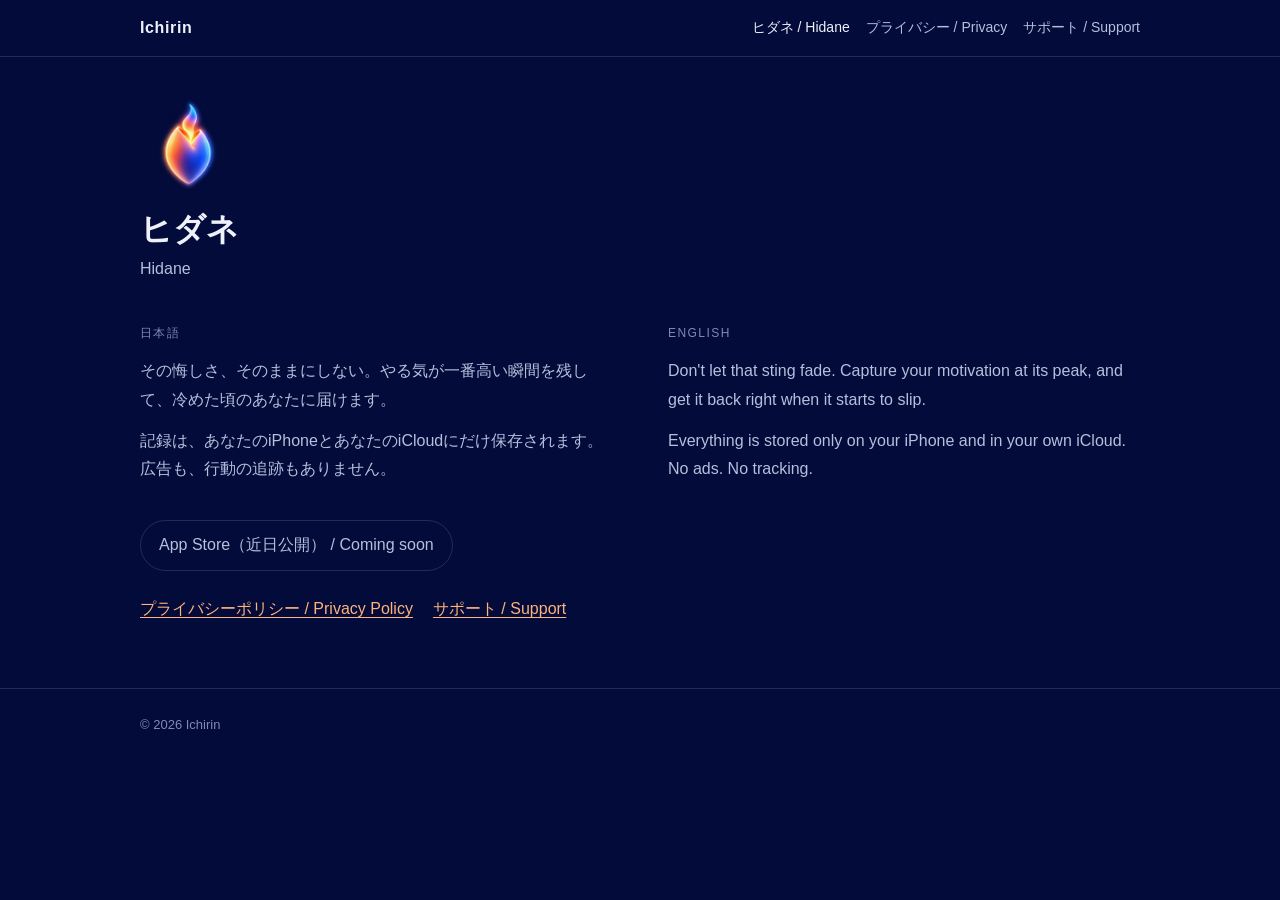
==== hidane/index.html @ 498ab9a3 "Add Ichirin site with Hidane pages Co-Authored-By: Claude Opus 5.5 <noreply@anthropic.com>" ====
<!doctype html>
<html lang="ja">
<head>
  <meta charset="utf-8">
  <meta name="viewport" content="width=device-width, initial-scale=1">
  <title>ヒダネ / Hidane</title>
  <meta name="description" content="ヒダネ：やる気が一番高い瞬間を残して、冷めた頃のあなたに届けるアプリ / Hidane: capture your motivation at its peak">
  <link rel="stylesheet" href="../assets/style.css">
</head>
<body>
  <header class="site-header">
    <div class="wrap">
      <a class="brand" href="../">Ichirin</a>
      <nav class="crumbs" aria-label="Hidane">
        <a href="./" aria-current="page">ヒダネ / Hidane</a>
        <a href="privacy/">プライバシー / Privacy</a>
        <a href="support/">サポート / Support</a>
      </nav>
    </div>
  </header>
  <main>
    <div class="wrap">
      <div class="hero">
        <img class="app-mark" src="images/seed_lit.png" alt="" width="96" height="96">
        <h1>ヒダネ</h1>
        <p class="sub">Hidane</p>
      </div>

      <div class="bilingual">
        <section lang="ja">
          <p class="lang-label">日本語</p>
          <p>その悔しさ、そのままにしない。やる気が一番高い瞬間を残して、冷めた頃のあなたに届けます。</p>
          <p>記録は、あなたのiPhoneとあなたのiCloudにだけ保存されます。広告も、行動の追跡もありません。</p>
        </section>
        <section lang="en">
          <p class="lang-label">English</p>
          <p>Don't let that sting fade. Capture your motivation at its peak, and get it back right when it starts to slip.</p>
          <p>Everything is stored only on your iPhone and in your own iCloud. No ads. No tracking.</p>
        </section>
      </div>

      <ul class="links">
        <!-- ストアのURLが決まったら href を差し替え、文言を「App Storeで見る / View on the App Store」にする -->
        <li><a class="store-badge" href="#" aria-disabled="true">App Store（近日公開） / Coming soon</a></li>
      </ul>
      <ul class="links">
        <li><a href="privacy/">プライバシーポリシー / Privacy Policy</a></li>
        <li><a href="support/">サポート / Support</a></li>
      </ul>
    </div>
  </main>
  <footer class="site-footer">
    <div class="wrap">© 2026 Ichirin</div>
  </footer>
</body>
</html>
---- assets/style.css ----
:root {
  --bg: #020b3a;
  --bg-raised: #0a1650;
  --ink: #eef1fa;
  --ink-soft: #b6bfdc;
  --ink-faint: #7f8ab3;
  --line: rgba(182, 191, 220, 0.18);
  --accent: #ffb27a;
  color-scheme: dark;
}

* { box-sizing: border-box; }

html { -webkit-text-size-adjust: 100%; }

body {
  margin: 0;
  background: var(--bg);
  color: var(--ink);
  font-family: -apple-system, BlinkMacSystemFont, "Hiragino Sans", "Hiragino Kaku Gothic ProN", "Noto Sans JP", "Segoe UI", sans-serif;
  font-size: 16px;
  line-height: 1.8;
}

a { color: var(--accent); text-underline-offset: 3px; }

.wrap {
  max-width: 1040px;
  margin: 0 auto;
  padding: 0 20px;
}

.site-header {
  border-bottom: 1px solid var(--line);
}
.site-header .wrap {
  display: flex;
  align-items: center;
  justify-content: space-between;
  gap: 16px;
  min-height: 56px;
}
.brand {
  color: var(--ink);
  font-weight: 600;
  letter-spacing: 0.04em;
  text-decoration: none;
}
.crumbs {
  display: flex;
  flex-wrap: wrap;
  gap: 4px 16px;
  font-size: 14px;
}
.crumbs a { color: var(--ink-soft); text-decoration: none; }
.crumbs a:hover, .crumbs a[aria-current="page"] { color: var(--ink); }

main { padding: 40px 0 64px; }

.hero { margin-bottom: 40px; }
.hero h1 {
  margin: 0 0 4px;
  font-size: 32px;
  line-height: 1.3;
  font-weight: 600;
}
.hero .sub { margin: 0; color: var(--ink-soft); }

.app-mark {
  display: block;
  width: 96px;
  height: 96px;
  margin-bottom: 16px;
}

/* 日本語と英語を並べる。狭い画面では縦に積む */
.bilingual {
  display: grid;
  grid-template-columns: 1fr;
  gap: 40px;
}
@media (min-width: 860px) {
  .bilingual { grid-template-columns: 1fr 1fr; gap: 56px; }
}
.bilingual > section > :first-child { margin-top: 0; }
.lang-label {
  margin: 0 0 12px;
  color: var(--ink-faint);
  font-size: 12px;
  letter-spacing: 0.12em;
  text-transform: uppercase;
}

h2 {
  margin: 32px 0 6px;
  font-size: 17px;
  line-height: 1.5;
  font-weight: 600;
}
h3 {
  margin: 24px 0 4px;
  font-size: 16px;
  line-height: 1.6;
  font-weight: 600;
}
p { margin: 0 0 12px; color: var(--ink-soft); }
.doc-title {
  margin: 0 0 8px;
  font-size: 22px;
  line-height: 1.4;
  font-weight: 600;
  color: var(--ink);
}
.meta { color: var(--ink-faint); font-size: 14px; }

.app-list {
  list-style: none;
  margin: 0;
  padding: 0;
  display: grid;
  gap: 12px;
}
.app-card {
  display: flex;
  align-items: center;
  gap: 16px;
  padding: 16px;
  border: 1px solid var(--line);
  border-radius: 16px;
  background: var(--bg-raised);
  color: var(--ink);
  text-decoration: none;
}
.app-card:hover { border-color: rgba(182, 191, 220, 0.4); }
.app-card img { width: 56px; height: 56px; flex: none; }
.app-card .name { display: block; font-weight: 600; }
.app-card .desc { display: block; color: var(--ink-soft); font-size: 14px; line-height: 1.6; }

.links {
  list-style: none;
  margin: 24px 0 0;
  padding: 0;
  display: flex;
  flex-wrap: wrap;
  gap: 8px 20px;
}
.store-badge {
  display: inline-block;
  padding: 10px 18px;
  border: 1px solid var(--line);
  border-radius: 999px;
  color: var(--ink-soft);
  text-decoration: none;
}

.site-footer {
  border-top: 1px solid var(--line);
  padding: 24px 0 40px;
  color: var(--ink-faint);
  font-size: 13px;
}

a.email { word-break: break-all; }
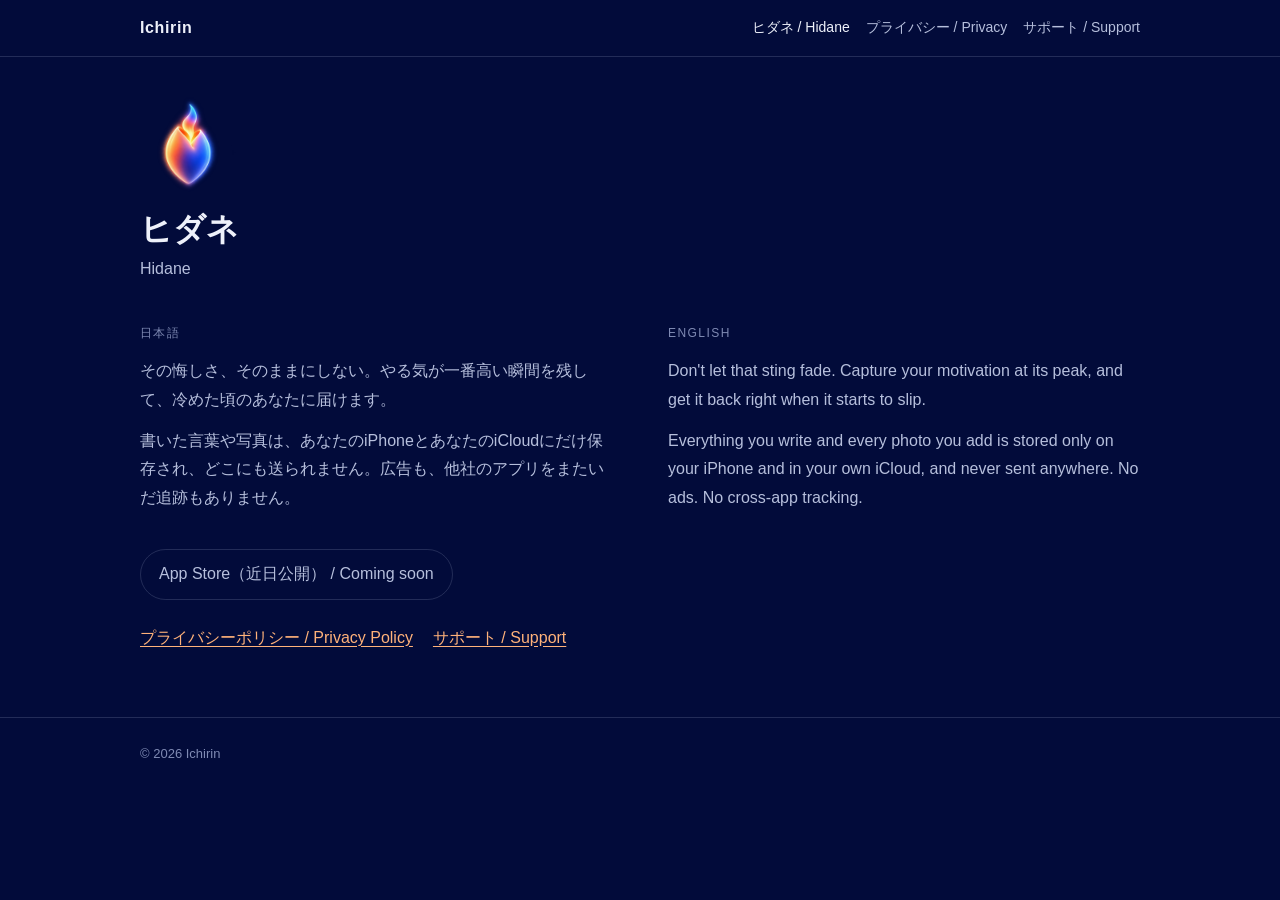
==== commit 1345e0fb: "Hidane: privacy policy and support updated for usage data (Firebase Analytics) Co-Authored-By: Claud" ====
--- a/hidane/index.html
+++ b/hidane/index.html
@@ -30,12 +30,12 @@
         <section lang="ja">
           <p class="lang-label">日本語</p>
           <p>その悔しさ、そのままにしない。やる気が一番高い瞬間を残して、冷めた頃のあなたに届けます。</p>
-          <p>記録は、あなたのiPhoneとあなたのiCloudにだけ保存されます。広告も、行動の追跡もありません。</p>
+          <p>書いた言葉や写真は、あなたのiPhoneとあなたのiCloudにだけ保存され、どこにも送られません。広告も、他社のアプリをまたいだ追跡もありません。</p>
         </section>
         <section lang="en">
           <p class="lang-label">English</p>
           <p>Don't let that sting fade. Capture your motivation at its peak, and get it back right when it starts to slip.</p>
-          <p>Everything is stored only on your iPhone and in your own iCloud. No ads. No tracking.</p>
+          <p>Everything you write and every photo you add is stored only on your iPhone and in your own iCloud, and never sent anywhere. No ads. No cross-app tracking.</p>
         </section>
       </div>
 
--- a/assets/style.css
+++ b/assets/style.css
@@ -161,3 +161,6 @@
 }
 
 a.email { word-break: break-all; }
+
+/* 箇条書きの行（文面の「・」「- 」はそのまま残し、字下げだけする） */
+p.item { padding-left: 1em; text-indent: -1em; margin-bottom: 4px; }
